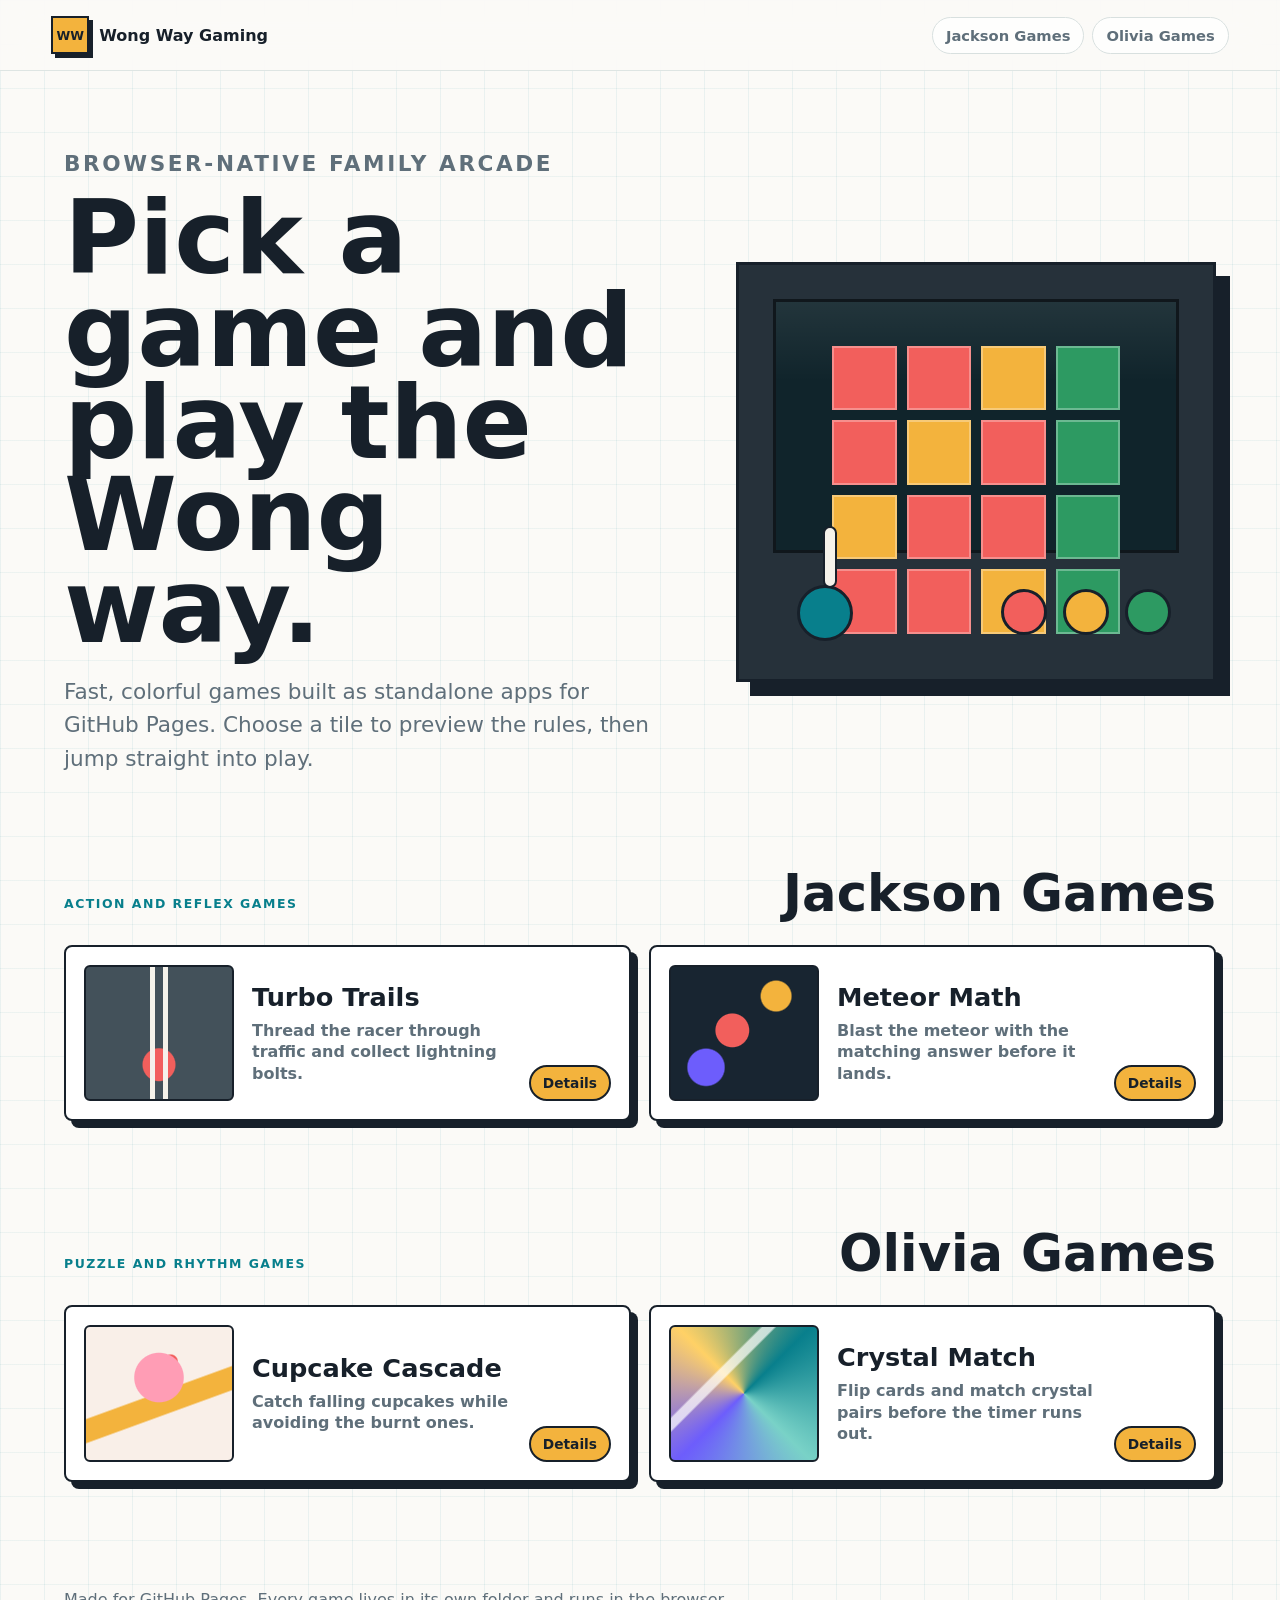
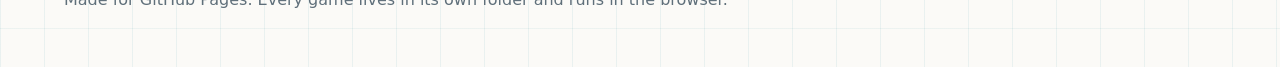
==== index.html @ b001b6ea "Initial Wong Way Gaming arcade" ====
<!doctype html>
<html lang="en">
  <head>
    <meta charset="utf-8">
    <meta name="viewport" content="width=device-width, initial-scale=1">
    <title>Wong Way Gaming</title>
    <link rel="icon" href="assets/favicon.svg" type="image/svg+xml">
    <link rel="stylesheet" href="assets/styles.css">
  </head>
  <body>
    <header class="site-header">
      <a class="brand" href="./" aria-label="Wong Way Gaming home">
        <span class="brand-mark" aria-hidden="true">WW</span>
        <span>Wong Way Gaming</span>
      </a>
      <nav class="top-nav" aria-label="Game collections">
        <a href="#jackson-games">Jackson Games</a>
        <a href="#olivia-games">Olivia Games</a>
      </nav>
    </header>

    <main>
      <section class="hero" aria-labelledby="page-title">
        <div class="hero-copy">
          <p class="eyebrow">Browser-native family arcade</p>
          <h1 id="page-title">Pick a game and play the Wong way.</h1>
          <p>
            Fast, colorful games built as standalone apps for GitHub Pages.
            Choose a tile to preview the rules, then jump straight into play.
          </p>
        </div>
        <div class="hero-scene" aria-hidden="true">
          <div class="arcade-screen">
            <div class="pixel-grid">
              <span></span><span></span><span></span><span></span>
              <span></span><span></span><span></span><span></span>
              <span></span><span></span><span></span><span></span>
              <span></span><span></span><span></span><span></span>
            </div>
          </div>
          <div class="joystick"></div>
          <div class="button-row"><span></span><span></span><span></span></div>
        </div>
      </section>

      <section class="game-section" id="jackson-games" aria-labelledby="jackson-title">
        <div class="section-heading">
          <p class="eyebrow">Action and reflex games</p>
          <h2 id="jackson-title">Jackson Games</h2>
        </div>
        <div class="game-grid" data-game-group="jackson"></div>
      </section>

      <section class="game-section" id="olivia-games" aria-labelledby="olivia-title">
        <div class="section-heading">
          <p class="eyebrow">Puzzle and rhythm games</p>
          <h2 id="olivia-title">Olivia Games</h2>
        </div>
        <div class="game-grid" data-game-group="olivia"></div>
      </section>
    </main>

    <dialog class="game-dialog" id="game-dialog" aria-labelledby="dialog-title">
      <div class="dialog-layout">
        <button class="icon-button dialog-close" type="button" aria-label="Close game details" data-close-dialog>
          <span aria-hidden="true">&times;</span>
        </button>
        <div class="dialog-art" id="dialog-art" aria-hidden="true"></div>
        <div class="dialog-copy">
          <p class="eyebrow" id="dialog-group"></p>
          <h2 id="dialog-title"></h2>
          <p id="dialog-description"></p>
          <dl class="game-facts">
            <div>
              <dt>Goal</dt>
              <dd id="dialog-goal"></dd>
            </div>
            <div>
              <dt>Controls</dt>
              <dd id="dialog-controls"></dd>
            </div>
          </dl>
          <div class="dialog-actions">
            <a class="primary-action" id="dialog-play" href="#">Play</a>
            <button class="secondary-action" type="button" data-close-dialog>Back</button>
          </div>
        </div>
      </div>
    </dialog>

    <footer class="site-footer">
      <p>Made for GitHub Pages. Every game lives in its own folder and runs in the browser.</p>
    </footer>

    <script src="assets/games.js"></script>
    <script src="assets/main.js"></script>
  </body>
</html>
---- assets/styles.css ----
:root {
  color-scheme: light;
  --ink: #17202a;
  --muted: #5f6f7a;
  --paper: #fbfaf7;
  --panel: #ffffff;
  --line: #d8e0df;
  --teal: #087f8c;
  --coral: #f25f5c;
  --gold: #f3b33d;
  --leaf: #2d9a62;
  --violet: #6d5dfc;
  --shadow: 0 18px 50px rgba(27, 39, 49, 0.16);
}

* {
  box-sizing: border-box;
}

html {
  scroll-behavior: smooth;
}

body {
  margin: 0;
  color: var(--ink);
  background:
    linear-gradient(90deg, rgba(8, 127, 140, 0.07) 1px, transparent 1px),
    linear-gradient(rgba(8, 127, 140, 0.06) 1px, transparent 1px),
    var(--paper);
  background-size: 44px 44px;
  font-family: Inter, ui-sans-serif, system-ui, -apple-system, BlinkMacSystemFont, "Segoe UI", sans-serif;
}

a {
  color: inherit;
}

button,
a {
  -webkit-tap-highlight-color: transparent;
}

.site-header {
  position: sticky;
  top: 0;
  z-index: 10;
  display: flex;
  align-items: center;
  justify-content: space-between;
  gap: 24px;
  padding: 16px clamp(18px, 4vw, 56px);
  border-bottom: 1px solid rgba(216, 224, 223, 0.8);
  background: rgba(251, 250, 247, 0.88);
  backdrop-filter: blur(18px);
}

.brand {
  display: inline-flex;
  align-items: center;
  gap: 10px;
  font-weight: 800;
  text-decoration: none;
}

.brand-mark {
  display: grid;
  width: 38px;
  height: 38px;
  place-items: center;
  border: 2px solid var(--ink);
  background: var(--gold);
  box-shadow: 4px 4px 0 var(--ink);
  font-size: 0.78rem;
}

.top-nav {
  display: flex;
  gap: 8px;
}

.top-nav a {
  border: 1px solid var(--line);
  border-radius: 999px;
  padding: 9px 13px;
  background: rgba(255, 255, 255, 0.72);
  color: var(--muted);
  font-size: 0.92rem;
  font-weight: 700;
  text-decoration: none;
}

.top-nav a:hover {
  border-color: var(--teal);
  color: var(--teal);
}

main {
  min-height: 100vh;
}

.hero {
  display: grid;
  grid-template-columns: minmax(0, 1fr) minmax(300px, 480px);
  align-items: center;
  gap: clamp(24px, 6vw, 78px);
  padding: clamp(38px, 6vw, 76px) clamp(18px, 5vw, 72px) 28px;
}

.hero h1 {
  max-width: 780px;
  margin: 0;
  font-size: clamp(3rem, 8vw, 7.4rem);
  line-height: 0.9;
  letter-spacing: 0;
}

.hero p {
  max-width: 680px;
  color: var(--muted);
  font-size: clamp(1.02rem, 2vw, 1.35rem);
  line-height: 1.55;
}

.eyebrow {
  margin: 0 0 12px;
  color: var(--teal);
  font-size: 0.78rem;
  font-weight: 900;
  letter-spacing: 0.12em;
  text-transform: uppercase;
}

.hero-scene {
  position: relative;
  min-height: 420px;
  border: 3px solid var(--ink);
  background: #26313a;
  box-shadow: 14px 14px 0 var(--ink);
  overflow: hidden;
}

.arcade-screen {
  position: absolute;
  inset: 34px 34px 126px;
  border: 3px solid #10171c;
  background:
    linear-gradient(180deg, rgba(255,255,255,0.08), transparent 32%),
    #10242b;
}

.pixel-grid {
  display: grid;
  grid-template-columns: repeat(4, 1fr);
  gap: 10px;
  width: 72%;
  margin: 44px auto;
}

.pixel-grid span {
  aspect-ratio: 1;
  border: 2px solid rgba(255, 255, 255, 0.3);
  background: var(--coral);
  animation: blink 2.4s infinite ease-in-out;
}

.pixel-grid span:nth-child(3n) {
  background: var(--gold);
  animation-delay: 0.35s;
}

.pixel-grid span:nth-child(4n) {
  background: var(--leaf);
  animation-delay: 0.7s;
}

.joystick {
  position: absolute;
  left: 58px;
  bottom: 38px;
  width: 56px;
  height: 56px;
  border: 3px solid var(--ink);
  border-radius: 50%;
  background: var(--teal);
}

.joystick::before {
  position: absolute;
  left: 23px;
  bottom: 50px;
  width: 10px;
  height: 58px;
  border: 2px solid var(--ink);
  border-radius: 999px;
  background: #f5f2ea;
  content: "";
}

.button-row {
  position: absolute;
  right: 42px;
  bottom: 44px;
  display: flex;
  gap: 16px;
}

.button-row span {
  width: 46px;
  height: 46px;
  border: 3px solid var(--ink);
  border-radius: 50%;
  background: var(--coral);
}

.button-row span:nth-child(2) {
  background: var(--gold);
}

.button-row span:nth-child(3) {
  background: var(--leaf);
}

.game-section {
  padding: 38px clamp(18px, 5vw, 72px) 64px;
}

.section-heading {
  display: flex;
  align-items: end;
  justify-content: space-between;
  gap: 20px;
  margin-bottom: 22px;
}

.section-heading h2 {
  margin: 0;
  font-size: clamp(2rem, 4vw, 3.9rem);
}

.game-grid {
  display: grid;
  grid-template-columns: repeat(2, minmax(0, 1fr));
  gap: 18px;
}

.game-tile {
  position: relative;
  display: grid;
  grid-template-columns: 150px 1fr auto;
  align-items: center;
  gap: 18px;
  min-height: 172px;
  width: 100%;
  padding: 18px;
  border: 2px solid var(--ink);
  border-radius: 8px;
  background: var(--panel);
  box-shadow: 7px 7px 0 var(--ink);
  color: var(--ink);
  cursor: pointer;
  font: inherit;
  text-align: left;
  transition: transform 160ms ease, box-shadow 160ms ease;
}

.game-tile:hover,
.game-tile:focus-visible {
  transform: translate(-2px, -2px);
  box-shadow: 10px 10px 0 var(--ink);
  outline: none;
}

.tile-art,
.dialog-art {
  display: block;
  border: 2px solid var(--ink);
  border-radius: 6px;
  background-color: #eef7f3;
  background-repeat: no-repeat;
}

.tile-art {
  width: 100%;
  aspect-ratio: 1.1;
}

.tile-copy {
  display: grid;
  gap: 8px;
}

.tile-title {
  font-size: clamp(1.35rem, 2vw, 2rem);
  font-weight: 900;
}

.tile-tagline {
  color: var(--muted);
  font-weight: 650;
  line-height: 1.35;
}

.tile-cta {
  align-self: end;
  border: 2px solid var(--ink);
  border-radius: 999px;
  padding: 8px 12px;
  background: var(--gold);
  font-size: 0.86rem;
  font-weight: 900;
}

.turbo .tile-art,
.turbo.dialog-art {
  background:
    linear-gradient(90deg, transparent 44%, #f5f2ea 44% 47%, transparent 47% 53%, #f5f2ea 53% 56%, transparent 56%),
    radial-gradient(circle at 50% 74%, var(--coral) 0 13%, transparent 14%),
    linear-gradient(180deg, #43515a 0 100%);
}

.meteor .tile-art,
.meteor.dialog-art {
  background:
    radial-gradient(circle at 72% 22%, var(--gold) 0 10%, transparent 11%),
    radial-gradient(circle at 42% 48%, var(--coral) 0 15%, transparent 16%),
    radial-gradient(circle at 24% 76%, var(--violet) 0 12%, transparent 13%),
    #182531;
}

.cupcake .tile-art,
.cupcake.dialog-art {
  background:
    radial-gradient(circle at 50% 38%, #ff9db5 0 22%, transparent 23%),
    linear-gradient(160deg, transparent 49%, var(--gold) 50% 62%, transparent 63%),
    radial-gradient(circle at 58% 26%, var(--coral) 0 5%, transparent 6%),
    #f9efe8;
}

.crystal .tile-art,
.crystal.dialog-art {
  background:
    linear-gradient(135deg, transparent 32%, rgba(255,255,255,0.7) 33% 37%, transparent 38%),
    conic-gradient(from 45deg, var(--teal), #79d2c7, var(--violet), #ffd166, var(--teal));
}

.game-dialog {
  width: min(860px, calc(100vw - 28px));
  padding: 0;
  border: 3px solid var(--ink);
  border-radius: 8px;
  background: var(--panel);
  box-shadow: var(--shadow);
}

.game-dialog::backdrop {
  background: rgba(23, 32, 42, 0.62);
}

.dialog-layout {
  position: relative;
  display: grid;
  grid-template-columns: minmax(220px, 0.8fr) 1.2fr;
  gap: 24px;
  padding: 24px;
}

.dialog-close {
  position: absolute;
  top: 14px;
  right: 14px;
}

.icon-button {
  display: grid;
  width: 38px;
  height: 38px;
  place-items: center;
  border: 2px solid var(--ink);
  border-radius: 50%;
  background: #fff;
  color: var(--ink);
  cursor: pointer;
  font: inherit;
  font-size: 1.4rem;
  font-weight: 900;
}

.dialog-art {
  min-height: 320px;
}

.dialog-copy h2 {
  margin: 0 42px 10px 0;
  font-size: clamp(2rem, 5vw, 3.8rem);
  line-height: 0.96;
}

.dialog-copy p {
  color: var(--muted);
  line-height: 1.55;
}

.game-facts {
  display: grid;
  gap: 10px;
  margin: 22px 0;
}

.game-facts div {
  border-left: 4px solid var(--teal);
  padding-left: 12px;
}

.game-facts dt {
  font-size: 0.78rem;
  font-weight: 900;
  text-transform: uppercase;
}

.game-facts dd {
  margin: 2px 0 0;
  color: var(--muted);
}

.dialog-actions {
  display: flex;
  flex-wrap: wrap;
  gap: 10px;
}

.primary-action,
.secondary-action {
  min-height: 44px;
  border: 2px solid var(--ink);
  border-radius: 999px;
  padding: 11px 18px;
  cursor: pointer;
  font: inherit;
  font-weight: 900;
  text-decoration: none;
}

.primary-action {
  background: var(--coral);
  color: #fff;
}

.secondary-action {
  background: #fff;
  color: var(--ink);
}

.site-footer {
  padding: 28px clamp(18px, 5vw, 72px) 42px;
  color: var(--muted);
}

@keyframes blink {
  0%,
  100% {
    transform: scale(1);
    opacity: 0.65;
  }
  50% {
    transform: scale(0.82);
    opacity: 1;
  }
}

@media (max-width: 900px) {
  .site-header,
  .section-heading {
    align-items: start;
    flex-direction: column;
  }

  .hero {
    grid-template-columns: 1fr;
    min-height: auto;
  }

  .hero-scene {
    min-height: 260px;
  }

  .game-grid,
  .dialog-layout {
    grid-template-columns: 1fr;
  }
}

@media (max-width: 620px) {
  .top-nav {
    width: 100%;
  }

  .top-nav a {
    flex: 1;
    text-align: center;
  }

  .game-tile {
    grid-template-columns: 96px 1fr;
  }

  .tile-cta {
    grid-column: 1 / -1;
    justify-self: start;
  }

  .dialog-art {
    min-height: 220px;
  }

  .hero h1 {
    font-size: clamp(2.55rem, 13vw, 4rem);
  }
}
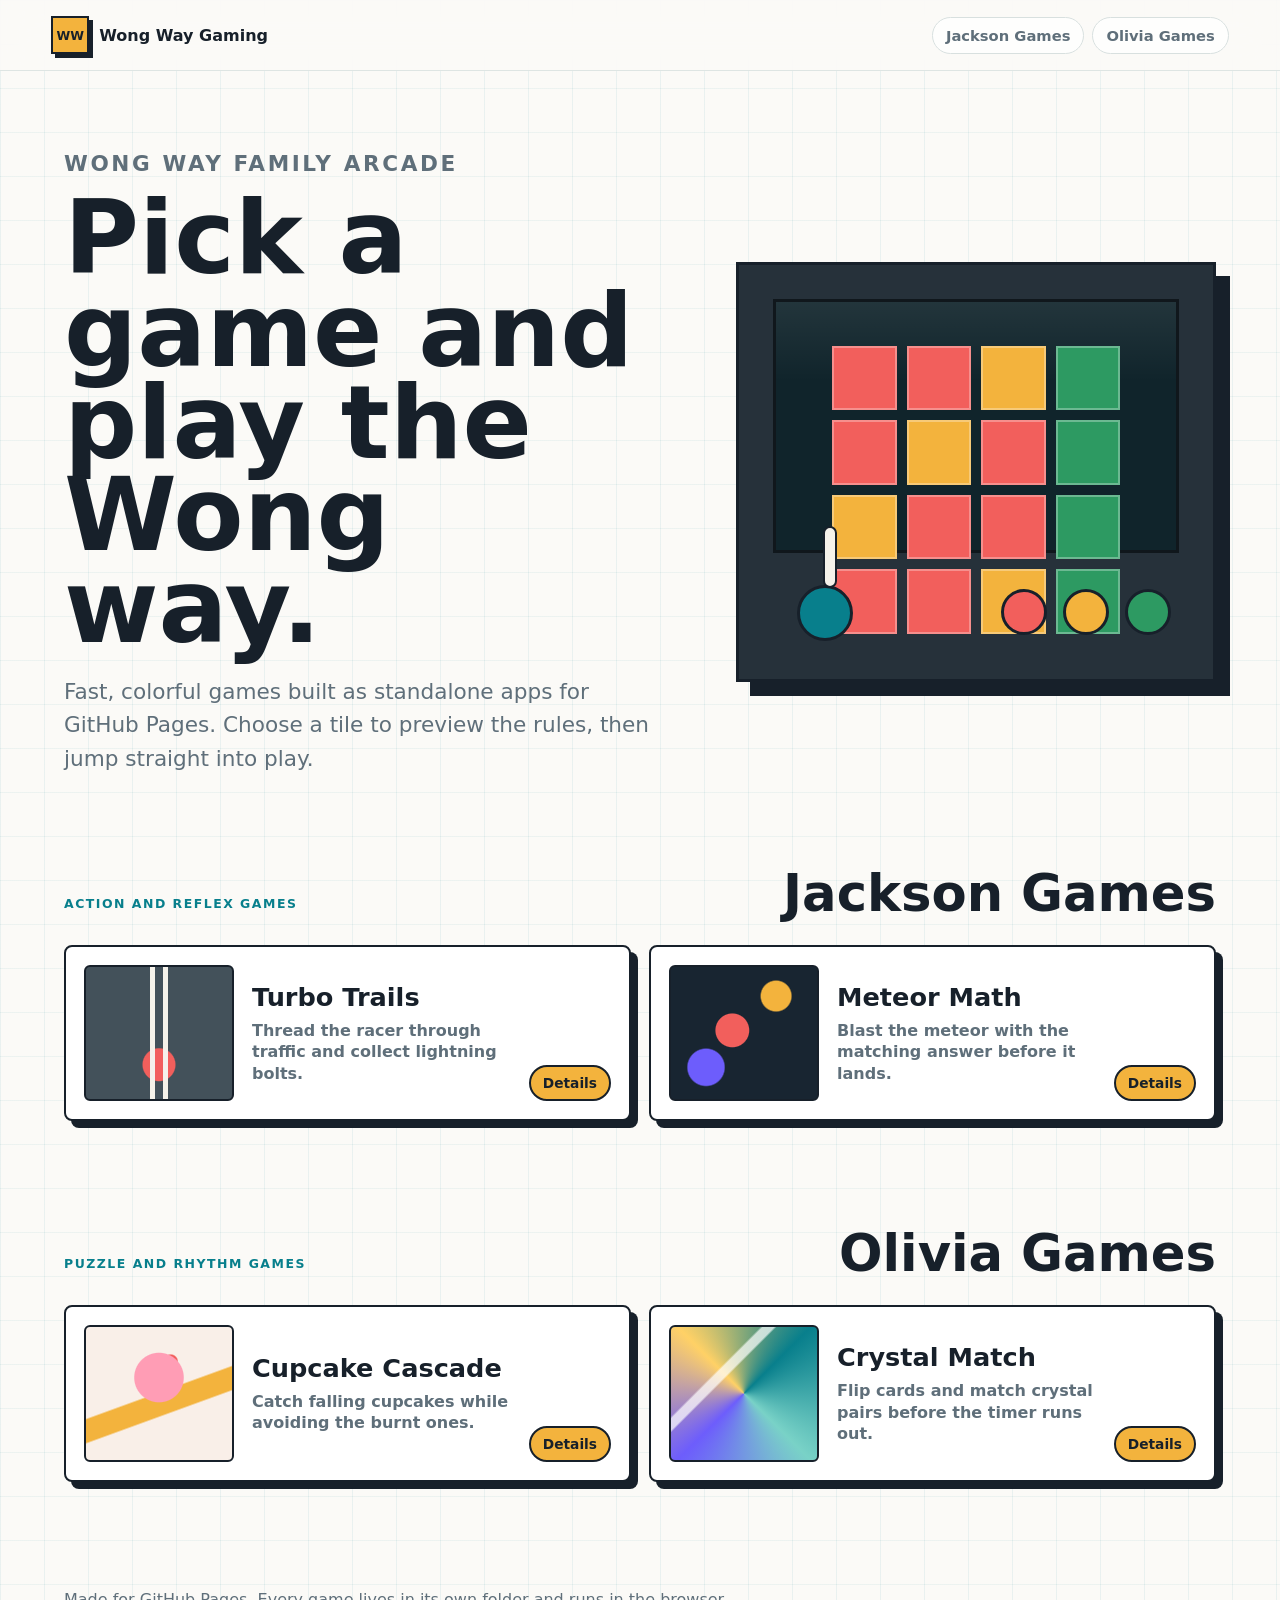
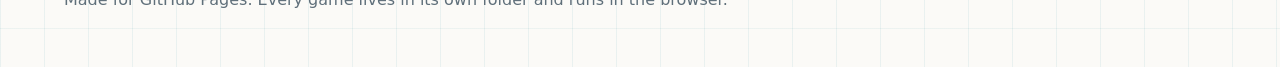
==== commit 9b266794: "Update arcade hero eyebrow" ====
--- a/index.html
+++ b/index.html
@@ -22,7 +22,7 @@
     <main>
       <section class="hero" aria-labelledby="page-title">
         <div class="hero-copy">
-          <p class="eyebrow">Browser-native family arcade</p>
+          <p class="eyebrow">Wong Way Family Arcade</p>
           <h1 id="page-title">Pick a game and play the Wong way.</h1>
           <p>
             Fast, colorful games built as standalone apps for GitHub Pages.
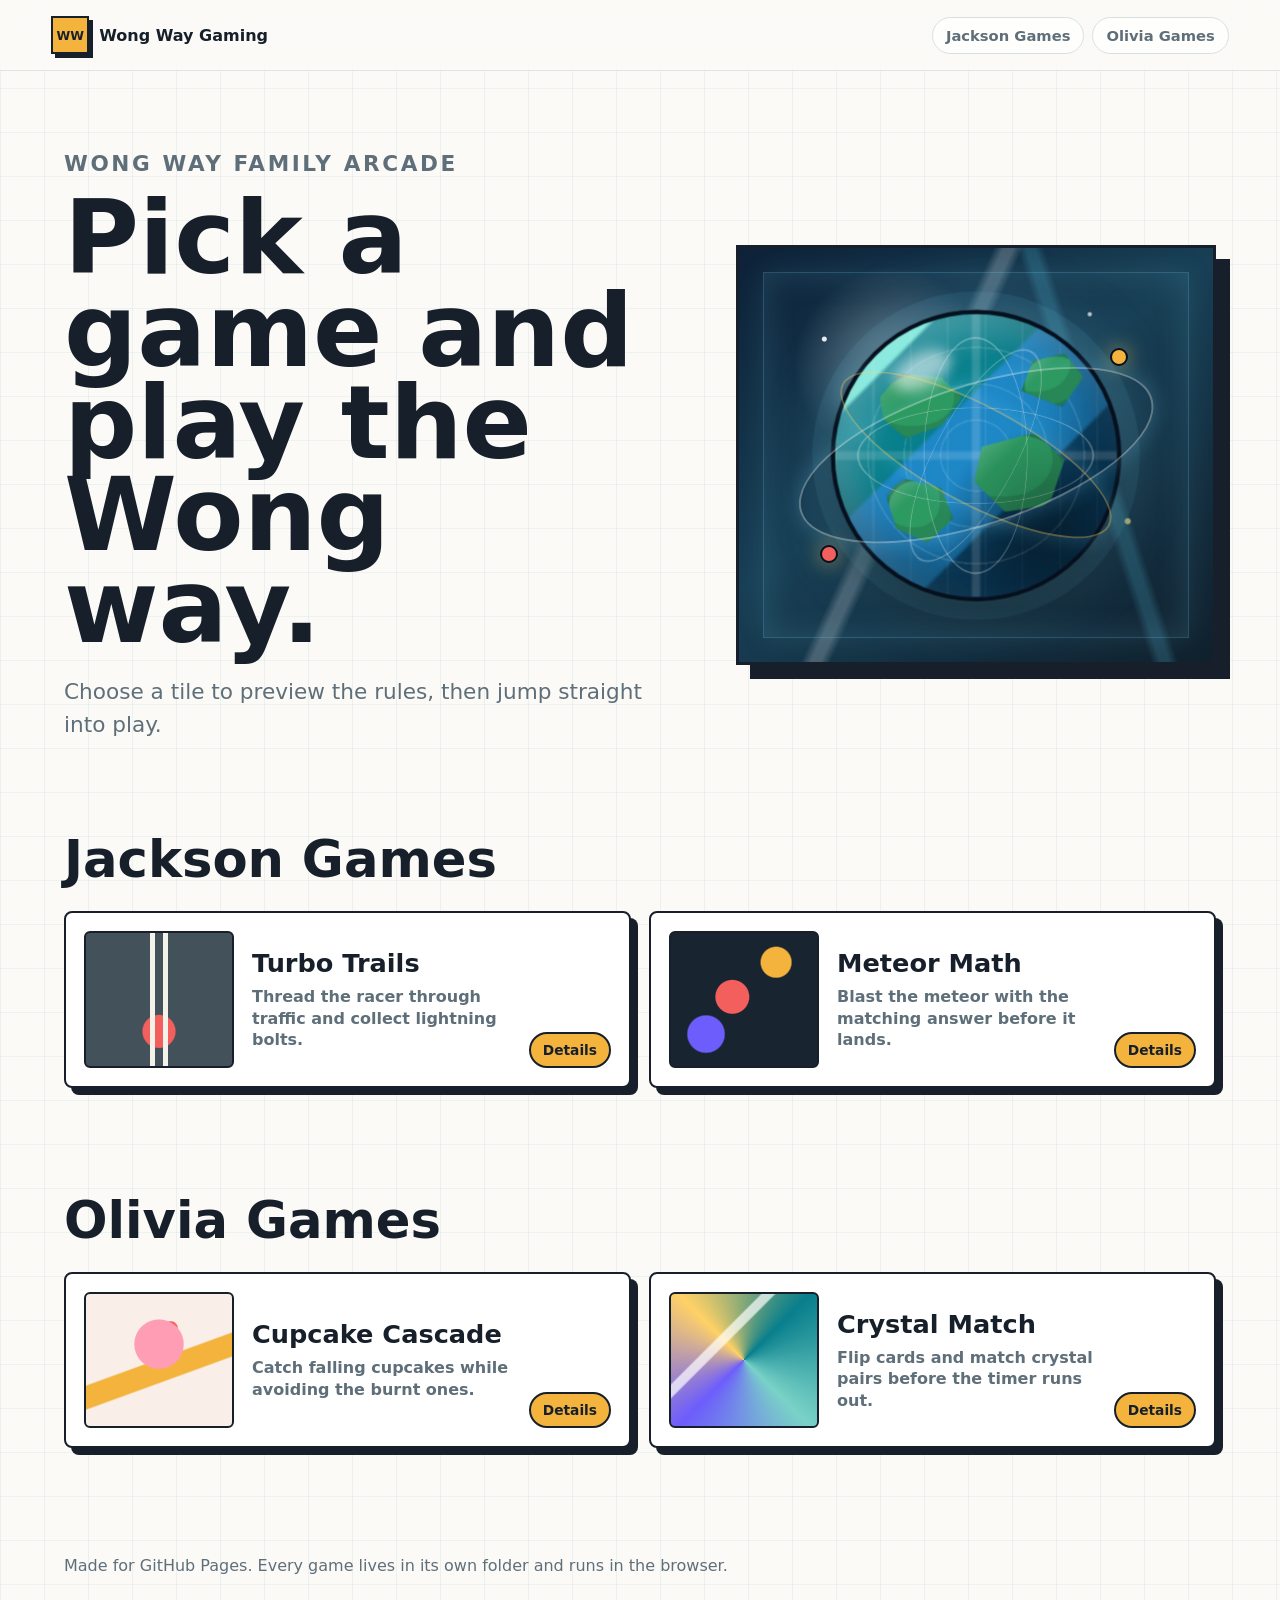
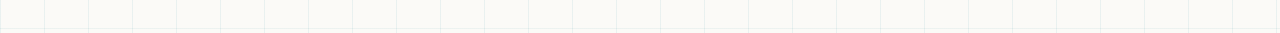
==== commit 4d8a43e0: "Update landing page globe hero" ====
--- a/index.html
+++ b/index.html
@@ -25,27 +25,31 @@
           <p class="eyebrow">Wong Way Family Arcade</p>
           <h1 id="page-title">Pick a game and play the Wong way.</h1>
           <p>
-            Fast, colorful games built as standalone apps for GitHub Pages.
             Choose a tile to preview the rules, then jump straight into play.
           </p>
         </div>
-        <div class="hero-scene" aria-hidden="true">
-          <div class="arcade-screen">
-            <div class="pixel-grid">
-              <span></span><span></span><span></span><span></span>
-              <span></span><span></span><span></span><span></span>
-              <span></span><span></span><span></span><span></span>
-              <span></span><span></span><span></span><span></span>
+        <div class="hero-scene globe-scene" aria-hidden="true" data-globe-scene>
+          <div class="orbit orbit-one"></div>
+          <div class="orbit orbit-two"></div>
+          <div class="globe-wrap">
+            <div class="globe" data-globe>
+              <span class="continent continent-one"></span>
+              <span class="continent continent-two"></span>
+              <span class="continent continent-three"></span>
+              <span class="continent continent-four"></span>
+              <span class="globe-line line-one"></span>
+              <span class="globe-line line-two"></span>
+              <span class="globe-line line-three"></span>
+              <span class="globe-shine"></span>
             </div>
           </div>
-          <div class="joystick"></div>
-          <div class="button-row"><span></span><span></span><span></span></div>
+          <div class="satellite satellite-one"></div>
+          <div class="satellite satellite-two"></div>
         </div>
       </section>
 
       <section class="game-section" id="jackson-games" aria-labelledby="jackson-title">
         <div class="section-heading">
-          <p class="eyebrow">Action and reflex games</p>
           <h2 id="jackson-title">Jackson Games</h2>
         </div>
         <div class="game-grid" data-game-group="jackson"></div>
@@ -53,7 +57,6 @@
 
       <section class="game-section" id="olivia-games" aria-labelledby="olivia-title">
         <div class="section-heading">
-          <p class="eyebrow">Puzzle and rhythm games</p>
           <h2 id="olivia-title">Olivia Games</h2>
         </div>
         <div class="game-grid" data-game-group="olivia"></div>
--- a/assets/styles.css
+++ b/assets/styles.css
@@ -135,90 +135,227 @@
   position: relative;
   min-height: 420px;
   border: 3px solid var(--ink);
-  background: #26313a;
+  background:
+    radial-gradient(circle at var(--cursor-light-x, 32%) var(--cursor-light-y, 28%), rgba(255, 255, 255, 0.32), transparent 22%),
+    radial-gradient(circle at 18% 22%, rgba(255, 255, 255, 0.9) 0 2px, transparent 3px),
+    radial-gradient(circle at 74% 16%, rgba(255, 255, 255, 0.72) 0 1px, transparent 3px),
+    radial-gradient(circle at 82% 66%, rgba(255, 221, 117, 0.72) 0 2px, transparent 4px),
+    linear-gradient(145deg, #0d2137, #183f55 46%, #10202d);
   box-shadow: 14px 14px 0 var(--ink);
   overflow: hidden;
-}
-
-.arcade-screen {
-  position: absolute;
-  inset: 34px 34px 126px;
-  border: 3px solid #10171c;
-  background:
-    linear-gradient(180deg, rgba(255,255,255,0.08), transparent 32%),
-    #10242b;
-}
-
-.pixel-grid {
-  display: grid;
-  grid-template-columns: repeat(4, 1fr);
-  gap: 10px;
-  width: 72%;
-  margin: 44px auto;
-}
-
-.pixel-grid span {
+  --tilt-x: 0deg;
+  --tilt-y: 0deg;
+}
+
+.globe-scene::before,
+.globe-scene::after {
+  position: absolute;
+  pointer-events: none;
+  content: "";
+}
+
+.globe-scene::before {
+  inset: -24%;
+  background:
+    linear-gradient(115deg, transparent 0 42%, rgba(255, 255, 255, 0.22) 43% 44%, transparent 45%),
+    linear-gradient(72deg, transparent 0 62%, rgba(99, 220, 255, 0.18) 63% 64%, transparent 65%);
+  animation: spaceSweep 7s linear infinite;
+}
+
+.globe-scene::after {
+  inset: 24px;
+  border: 1px solid rgba(126, 221, 255, 0.24);
+  box-shadow:
+    inset 0 0 34px rgba(126, 221, 255, 0.16),
+    0 0 26px rgba(126, 221, 255, 0.1);
+}
+
+.globe-wrap {
+  position: absolute;
+  inset: 42px;
+  display: grid;
+  place-items: center;
+  perspective: 900px;
+  transform:
+    rotateX(var(--tilt-y))
+    rotateY(var(--tilt-x));
+  transform-style: preserve-3d;
+  transition: transform 140ms ease-out;
+}
+
+.globe {
+  position: relative;
+  width: min(72%, 330px);
+  max-width: calc(100% - 24px);
+  max-height: calc(100% - 24px);
   aspect-ratio: 1;
-  border: 2px solid rgba(255, 255, 255, 0.3);
+  border: 4px solid #07101d;
+  border-radius: 50%;
+  background:
+    radial-gradient(circle at 34% 28%, rgba(255, 255, 255, 0.78), transparent 0 8%, transparent 18%),
+    radial-gradient(circle at 68% 72%, rgba(7, 16, 29, 0.34), transparent 30%),
+    repeating-linear-gradient(90deg, rgba(255, 255, 255, 0.08) 0 2px, transparent 2px 36px),
+    linear-gradient(135deg, #6ee7d8 0 18%, #087f8c 19% 38%, #1e88c7 39% 64%, #0d4d74 65% 100%);
+  box-shadow:
+    inset -34px -42px 56px rgba(7, 16, 29, 0.48),
+    inset 22px 20px 34px rgba(255, 255, 255, 0.24),
+    0 22px 38px rgba(0, 0, 0, 0.38),
+    0 0 0 18px rgba(126, 221, 255, 0.08),
+    0 0 64px rgba(126, 221, 255, 0.34);
+  overflow: hidden;
+  transform: translateZ(32px);
+  animation: globeFloat 5s ease-in-out infinite;
+}
+
+.globe::before,
+.globe::after {
+  position: absolute;
+  inset: 0;
+  pointer-events: none;
+  content: "";
+}
+
+.globe::before {
+  border-radius: 50%;
+  background:
+    linear-gradient(90deg, transparent 48%, rgba(255, 255, 255, 0.2) 49% 51%, transparent 52%),
+    linear-gradient(0deg, transparent 48%, rgba(255, 255, 255, 0.18) 49% 51%, transparent 52%),
+    repeating-radial-gradient(circle at 50% 50%, transparent 0 33px, rgba(255, 255, 255, 0.18) 34px 35px);
+  mix-blend-mode: screen;
+  opacity: 0.74;
+}
+
+.globe::after {
+  border-radius: 50%;
+  background:
+    radial-gradient(circle at var(--cursor-light-x, 32%) var(--cursor-light-y, 28%), rgba(255, 255, 255, 0.62), transparent 0 20%, transparent 28%),
+    radial-gradient(circle at 76% 76%, rgba(0, 0, 0, 0.28), transparent 34%);
+}
+
+.continent {
+  position: absolute;
+  display: block;
+  border: 3px solid rgba(7, 16, 29, 0.24);
+  background:
+    linear-gradient(135deg, rgba(255, 255, 255, 0.22), transparent 34%),
+    var(--leaf);
+  box-shadow:
+    inset -10px -12px 0 rgba(0, 0, 0, 0.12),
+    0 6px 14px rgba(0, 0, 0, 0.22);
+  animation: continentDrift 16s linear infinite;
+}
+
+.continent-one {
+  top: 20%;
+  left: 14%;
+  width: 33%;
+  height: 25%;
+  border-radius: 58% 42% 48% 52%;
+  clip-path: polygon(6% 38%, 28% 4%, 72% 10%, 94% 38%, 72% 78%, 34% 96%, 10% 70%);
+}
+
+.continent-two {
+  top: 42%;
+  left: 48%;
+  width: 34%;
+  height: 28%;
+  border-radius: 44% 56% 58% 42%;
+  clip-path: polygon(12% 18%, 66% 0, 98% 34%, 82% 92%, 36% 100%, 4% 62%);
+  animation-delay: -5s;
+}
+
+.continent-three {
+  top: 58%;
+  left: 18%;
+  width: 24%;
+  height: 23%;
+  border-radius: 46% 54% 42% 58%;
+  clip-path: polygon(24% 0, 82% 16%, 100% 62%, 62% 100%, 16% 78%, 0 26%);
+  animation-delay: -9s;
+}
+
+.continent-four {
+  top: 14%;
+  right: 12%;
+  width: 22%;
+  height: 19%;
+  border-radius: 55% 45% 62% 38%;
+  clip-path: polygon(18% 14%, 70% 0, 100% 44%, 66% 100%, 0 70%);
+  animation-delay: -12s;
+}
+
+.globe-line {
+  position: absolute;
+  inset: 8%;
+  border: 2px solid rgba(255, 255, 255, 0.26);
+  border-radius: 50%;
+  transform: rotateY(64deg);
+  pointer-events: none;
+}
+
+.line-two {
+  transform: rotateX(66deg);
+}
+
+.line-three {
+  transform: rotate(28deg) rotateY(70deg);
+}
+
+.globe-shine {
+  position: absolute;
+  top: 14%;
+  left: 20%;
+  width: 22%;
+  height: 12%;
+  border-radius: 50%;
+  background: rgba(255, 255, 255, 0.56);
+  filter: blur(6px);
+  transform: rotate(-28deg);
+}
+
+.orbit {
+  position: absolute;
+  left: 50%;
+  top: 50%;
+  z-index: 2;
+  width: 78%;
+  height: 34%;
+  border: 2px solid rgba(255, 255, 255, 0.32);
+  border-radius: 50%;
+  transform: translate(-50%, -50%) rotate(-18deg);
+  box-shadow: 0 0 22px rgba(126, 221, 255, 0.24);
+  pointer-events: none;
+}
+
+.orbit-two {
+  width: 64%;
+  height: 24%;
+  border-color: rgba(255, 211, 102, 0.34);
+  transform: translate(-50%, -50%) rotate(28deg);
+}
+
+.satellite {
+  position: absolute;
+  z-index: 4;
+  width: 18px;
+  height: 18px;
+  border: 2px solid #07101d;
+  border-radius: 50%;
+  background: var(--gold);
+  box-shadow: 0 0 20px rgba(255, 211, 102, 0.58);
+}
+
+.satellite-one {
+  top: 24%;
+  right: 18%;
+  animation: satellitePulse 2.8s ease-in-out infinite;
+}
+
+.satellite-two {
+  left: 17%;
+  bottom: 24%;
   background: var(--coral);
-  animation: blink 2.4s infinite ease-in-out;
-}
-
-.pixel-grid span:nth-child(3n) {
-  background: var(--gold);
-  animation-delay: 0.35s;
-}
-
-.pixel-grid span:nth-child(4n) {
-  background: var(--leaf);
-  animation-delay: 0.7s;
-}
-
-.joystick {
-  position: absolute;
-  left: 58px;
-  bottom: 38px;
-  width: 56px;
-  height: 56px;
-  border: 3px solid var(--ink);
-  border-radius: 50%;
-  background: var(--teal);
-}
-
-.joystick::before {
-  position: absolute;
-  left: 23px;
-  bottom: 50px;
-  width: 10px;
-  height: 58px;
-  border: 2px solid var(--ink);
-  border-radius: 999px;
-  background: #f5f2ea;
-  content: "";
-}
-
-.button-row {
-  position: absolute;
-  right: 42px;
-  bottom: 44px;
-  display: flex;
-  gap: 16px;
-}
-
-.button-row span {
-  width: 46px;
-  height: 46px;
-  border: 3px solid var(--ink);
-  border-radius: 50%;
-  background: var(--coral);
-}
-
-.button-row span:nth-child(2) {
-  background: var(--gold);
-}
-
-.button-row span:nth-child(3) {
-  background: var(--leaf);
+  animation: satellitePulse 3.5s ease-in-out infinite 0.6s;
 }
 
 .game-section {
@@ -456,15 +593,46 @@
   color: var(--muted);
 }
 
-@keyframes blink {
+@keyframes spaceSweep {
+  from {
+    transform: translateX(-14%);
+  }
+  to {
+    transform: translateX(14%);
+  }
+}
+
+@keyframes globeFloat {
   0%,
   100% {
-    transform: scale(1);
-    opacity: 0.65;
+    transform: translateZ(32px) translateY(0) rotateZ(-1deg);
   }
   50% {
+    transform: translateZ(32px) translateY(-10px) rotateZ(1deg);
+  }
+}
+
+@keyframes continentDrift {
+  0% {
+    transform: translateX(-8px);
+  }
+  50% {
+    transform: translateX(14px);
+  }
+  100% {
+    transform: translateX(-8px);
+  }
+}
+
+@keyframes satellitePulse {
+  0%,
+  100% {
+    opacity: 0.6;
     transform: scale(0.82);
+  }
+  50% {
     opacity: 1;
+    transform: scale(1.16);
   }
 }
 
@@ -481,7 +649,7 @@
   }
 
   .hero-scene {
-    min-height: 260px;
+    min-height: 340px;
   }
 
   .game-grid,
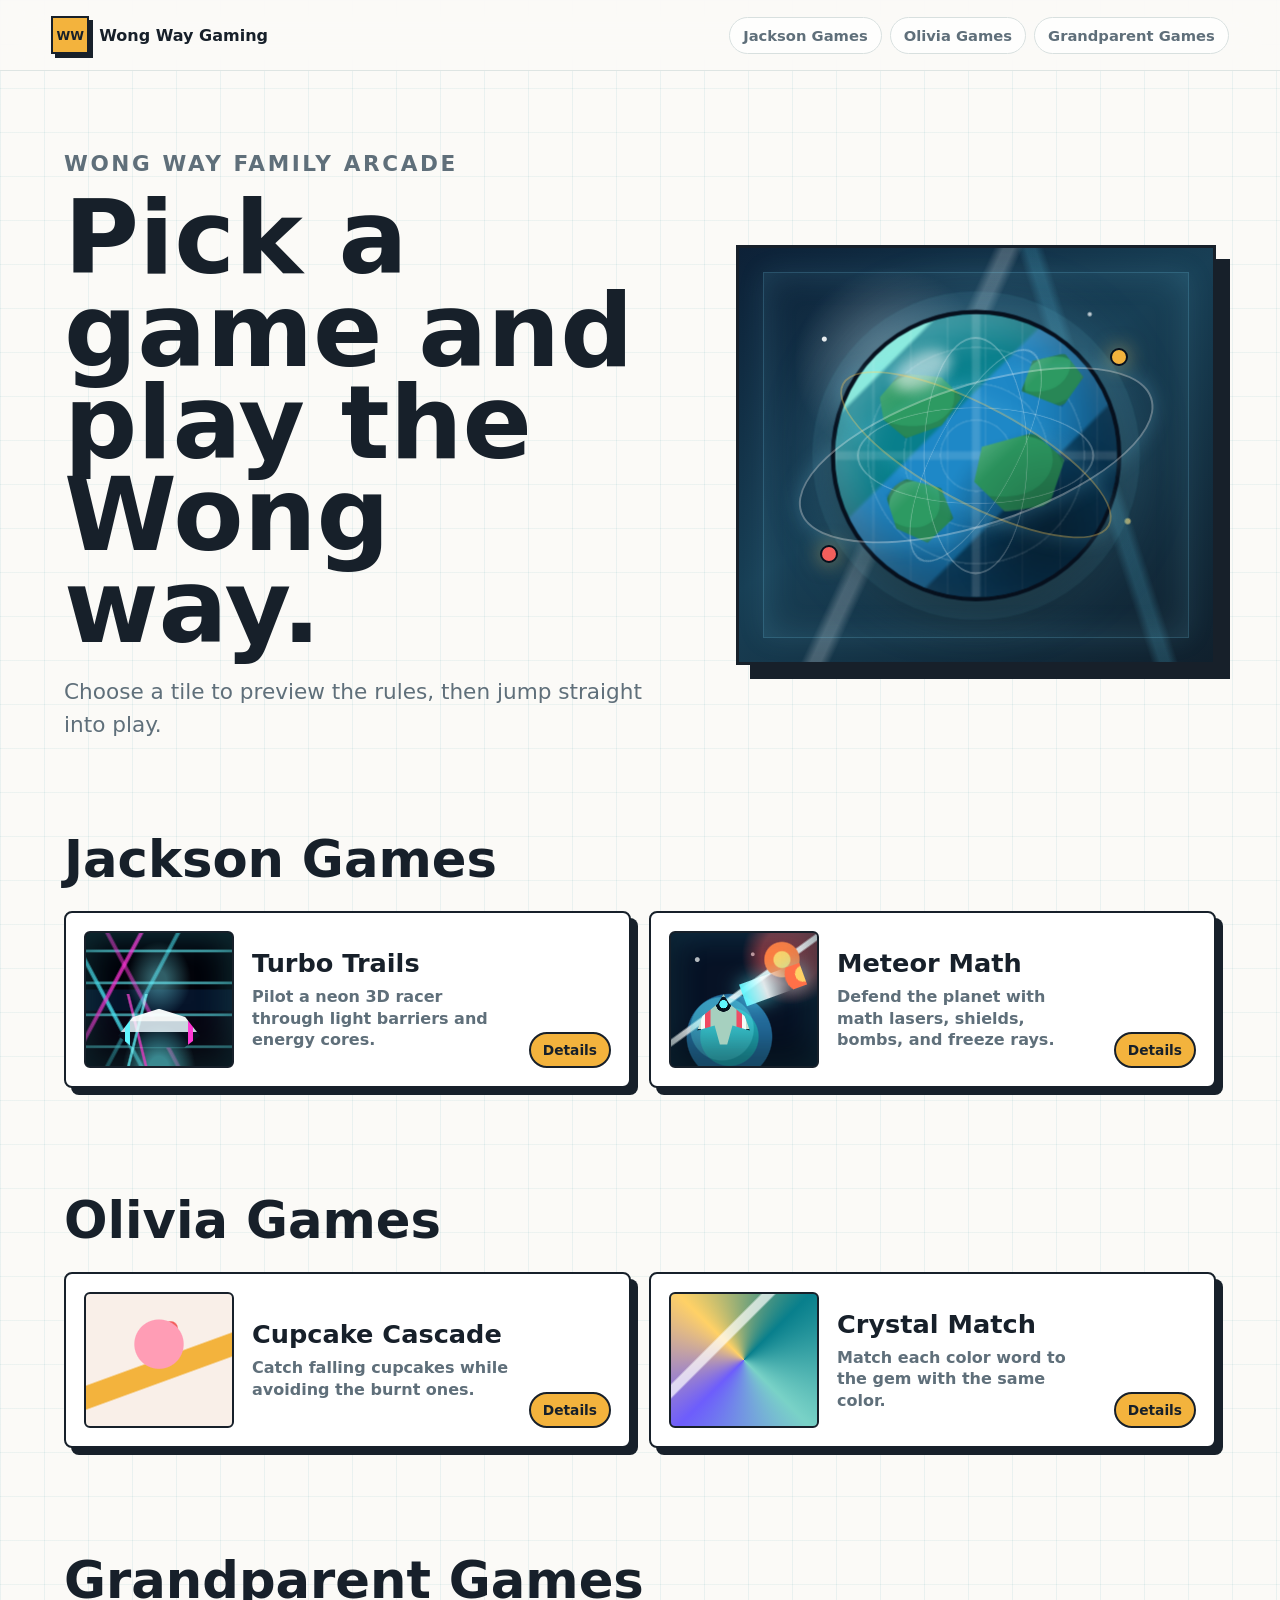
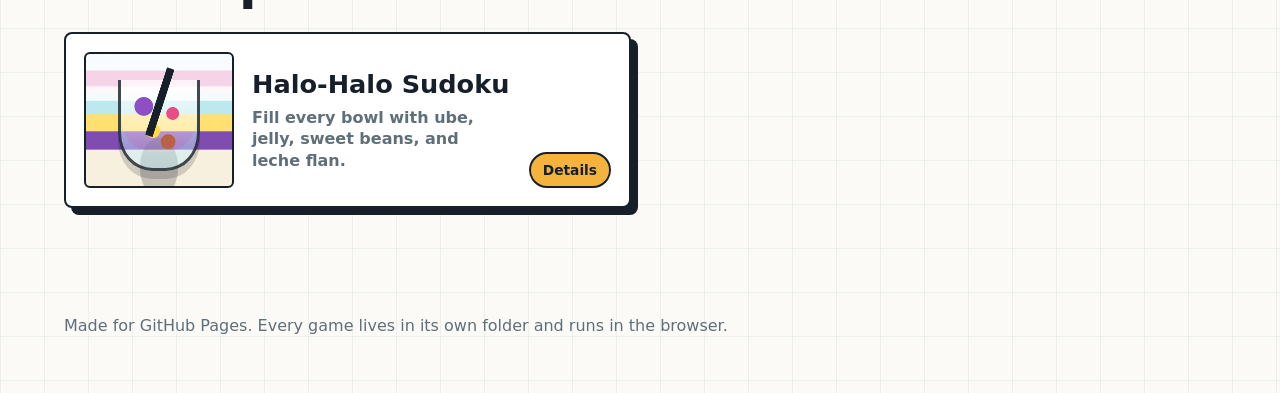
==== commit 3d622e86: "Add Halo-Halo Sudoku" ====
--- a/index.html
+++ b/index.html
@@ -16,6 +16,7 @@
       <nav class="top-nav" aria-label="Game collections">
         <a href="#jackson-games">Jackson Games</a>
         <a href="#olivia-games">Olivia Games</a>
+        <a href="#grandparent-games">Grandparent Games</a>
       </nav>
     </header>
 
@@ -61,6 +62,13 @@
         </div>
         <div class="game-grid" data-game-group="olivia"></div>
       </section>
+
+      <section class="game-section" id="grandparent-games" aria-labelledby="grandparent-title">
+        <div class="section-heading">
+          <h2 id="grandparent-title">Grandparent Games</h2>
+        </div>
+        <div class="game-grid" data-game-group="grandparents"></div>
+      </section>
     </main>
 
     <dialog class="game-dialog" id="game-dialog" aria-labelledby="dialog-title">
--- a/assets/styles.css
+++ b/assets/styles.css
@@ -410,11 +410,13 @@
 
 .tile-art,
 .dialog-art {
+  position: relative;
   display: block;
   border: 2px solid var(--ink);
   border-radius: 6px;
   background-color: #eef7f3;
   background-repeat: no-repeat;
+  overflow: hidden;
 }
 
 .tile-art {
@@ -451,18 +453,90 @@
 .turbo .tile-art,
 .turbo.dialog-art {
   background:
-    linear-gradient(90deg, transparent 44%, #f5f2ea 44% 47%, transparent 47% 53%, #f5f2ea 53% 56%, transparent 56%),
-    radial-gradient(circle at 50% 74%, var(--coral) 0 13%, transparent 14%),
-    linear-gradient(180deg, #43515a 0 100%);
+    radial-gradient(ellipse at 50% 35%, rgba(123, 243, 255, 0.38) 0 7%, transparent 31%),
+    linear-gradient(118deg, transparent 0 24%, rgba(255, 51, 214, 0.75) 25% 26%, transparent 27%),
+    linear-gradient(62deg, transparent 0 24%, rgba(78, 240, 255, 0.78) 25% 26%, transparent 27%),
+    linear-gradient(118deg, transparent 0 41%, rgba(78, 240, 255, 0.52) 42% 43%, transparent 44%),
+    linear-gradient(62deg, transparent 0 41%, rgba(255, 51, 214, 0.52) 42% 43%, transparent 44%),
+    repeating-linear-gradient(0deg, transparent 0 13%, rgba(102, 247, 255, 0.58) 14% 15%, transparent 16% 24%),
+    linear-gradient(180deg, #02030a 0 42%, #06142a 43% 58%, #080714 59% 100%);
+  box-shadow: inset 0 -24px 34px rgba(0, 0, 0, 0.48), inset 0 0 34px rgba(77, 238, 255, 0.28);
 }
 
 .meteor .tile-art,
 .meteor.dialog-art {
   background:
-    radial-gradient(circle at 72% 22%, var(--gold) 0 10%, transparent 11%),
-    radial-gradient(circle at 42% 48%, var(--coral) 0 15%, transparent 16%),
-    radial-gradient(circle at 24% 76%, var(--violet) 0 12%, transparent 13%),
-    #182531;
+    radial-gradient(circle at 76% 20%, #ffd166 0 5%, #ff7a3d 6% 11%, transparent 12%),
+    radial-gradient(circle at 35% 72%, rgba(101, 247, 255, 0.34) 0 23%, transparent 24%),
+    linear-gradient(144deg, transparent 0 44%, rgba(255, 255, 255, 0.88) 45% 47%, transparent 48%),
+    radial-gradient(circle at 40% 78%, #1fa6b2 0 21%, #236c9d 22% 31%, transparent 32%),
+    radial-gradient(circle at 82% 17%, rgba(255, 84, 84, 0.45) 0 18%, transparent 30%),
+    radial-gradient(circle at 18% 20%, rgba(255, 255, 255, 0.72) 0 1.2%, transparent 1.8%),
+    radial-gradient(circle at 56% 16%, rgba(255, 255, 255, 0.65) 0 1%, transparent 1.7%),
+    linear-gradient(180deg, #071225 0 100%);
+  box-shadow: inset 0 -22px 32px rgba(0, 0, 0, 0.42), inset 0 0 34px rgba(64, 222, 255, 0.2);
+}
+
+.turbo .tile-art::before,
+.turbo.dialog-art::before {
+  content: "";
+  position: absolute;
+  left: 22%;
+  right: 22%;
+  bottom: 9%;
+  height: 34%;
+  background:
+    linear-gradient(90deg, transparent 0 8%, #61f7ff 9% 14%, transparent 15% 85%, #ff38d4 86% 91%, transparent 92%),
+    linear-gradient(180deg, rgba(255, 255, 255, 0.94) 0 27%, #c7d5dc 28% 50%, #06101d 51% 100%);
+  clip-path: polygon(50% 0, 82% 18%, 100% 60%, 81% 86%, 18% 86%, 0 60%, 18% 18%);
+  filter: drop-shadow(0 8px 0 rgba(0, 0, 0, 0.5)) drop-shadow(0 0 14px rgba(95, 247, 255, 0.65));
+}
+
+.turbo .tile-art::after,
+.turbo.dialog-art::after {
+  content: "";
+  position: absolute;
+  left: 8%;
+  right: 8%;
+  bottom: -2%;
+  height: 56%;
+  background:
+    linear-gradient(104deg, transparent 0 33%, rgba(95, 247, 255, 0.85) 34% 35%, transparent 36%),
+    linear-gradient(76deg, transparent 0 33%, rgba(255, 56, 212, 0.82) 34% 35%, transparent 36%),
+    radial-gradient(ellipse at 50% 100%, rgba(99, 247, 255, 0.6) 0 11%, transparent 42%);
+  opacity: 0.86;
+  mix-blend-mode: screen;
+}
+
+.meteor .tile-art::before,
+.meteor.dialog-art::before {
+  content: "";
+  position: absolute;
+  left: 18%;
+  bottom: 16%;
+  width: 36%;
+  height: 38%;
+  background:
+    radial-gradient(circle at 50% 20%, #5ff7ff 0 8%, #06111d 9% 15%, transparent 16%),
+    linear-gradient(90deg, transparent 0 7%, #f4fbf8 8% 15%, #f04a62 16% 25%, #a6d0bf 26% 74%, #f04a62 75% 84%, #f4fbf8 85% 92%, transparent 93%),
+    linear-gradient(180deg, #f04a62 0 16%, #c8dfd0 17% 68%, #071827 69% 100%);
+  clip-path: polygon(50% 0, 61% 19%, 90% 43%, 100% 72%, 67% 62%, 57% 100%, 43% 100%, 33% 62%, 0 72%, 10% 43%, 39% 19%);
+  filter: drop-shadow(0 6px 0 rgba(0, 0, 0, 0.5)) drop-shadow(0 0 12px rgba(95, 247, 255, 0.55));
+}
+
+.meteor .tile-art::after,
+.meteor.dialog-art::after {
+  content: "";
+  position: absolute;
+  left: 48%;
+  top: 30%;
+  width: 44%;
+  height: 17%;
+  background:
+    radial-gradient(circle at 100% 50%, #ffd166 0 12%, #ff7048 13% 28%, transparent 29%),
+    linear-gradient(90deg, rgba(95, 247, 255, 0.95), rgba(255, 255, 255, 0.84), transparent 74%);
+  transform: rotate(-20deg);
+  filter: drop-shadow(0 0 10px rgba(95, 247, 255, 0.7));
 }
 
 .cupcake .tile-art,
@@ -479,6 +553,49 @@
   background:
     linear-gradient(135deg, transparent 32%, rgba(255,255,255,0.7) 33% 37%, transparent 38%),
     conic-gradient(from 45deg, var(--teal), #79d2c7, var(--violet), #ffd166, var(--teal));
+}
+
+.halohalo .tile-art,
+.halohalo.dialog-art {
+  background:
+    radial-gradient(ellipse at 50% 86%, rgba(23, 32, 42, 0.22) 0 18%, transparent 19%),
+    linear-gradient(180deg, transparent 0 24%, rgba(255,255,255,0.84) 25% 35%, transparent 36%),
+    linear-gradient(180deg, #f8fbff 0 12%, #f6d3e6 13% 29%, #bde8ee 30% 45%, #ffe071 46% 58%, #7f4db1 59% 72%, #f7f0de 73% 100%);
+}
+
+.halohalo .tile-art::before,
+.halohalo.dialog-art::before {
+  position: absolute;
+  left: 22%;
+  right: 22%;
+  bottom: 12%;
+  height: 66%;
+  border: 3px solid rgba(23, 32, 42, 0.82);
+  border-top: 0;
+  border-radius: 0 0 42% 42%;
+  background:
+    radial-gradient(circle at 30% 30%, #8e4fc4 0 11%, transparent 12%),
+    radial-gradient(circle at 68% 38%, #e94d86 0 8%, transparent 9%),
+    radial-gradient(circle at 42% 58%, #ffd84d 0 10%, transparent 11%),
+    radial-gradient(circle at 62% 70%, #bb6246 0 9%, transparent 10%),
+    linear-gradient(180deg, rgba(255,255,255,0.72), rgba(255,255,255,0.2));
+  box-shadow:
+    inset 0 -16px 0 rgba(126, 221, 255, 0.2),
+    0 8px 0 rgba(23, 32, 42, 0.18);
+  content: "";
+}
+
+.halohalo .tile-art::after,
+.halohalo.dialog-art::after {
+  position: absolute;
+  left: 32%;
+  top: 10%;
+  width: 38%;
+  height: 54%;
+  border-radius: 999px;
+  background: linear-gradient(90deg, transparent 0 41%, #17202a 42% 55%, transparent 56%);
+  transform: rotate(18deg);
+  content: "";
 }
 
 .game-dialog {
